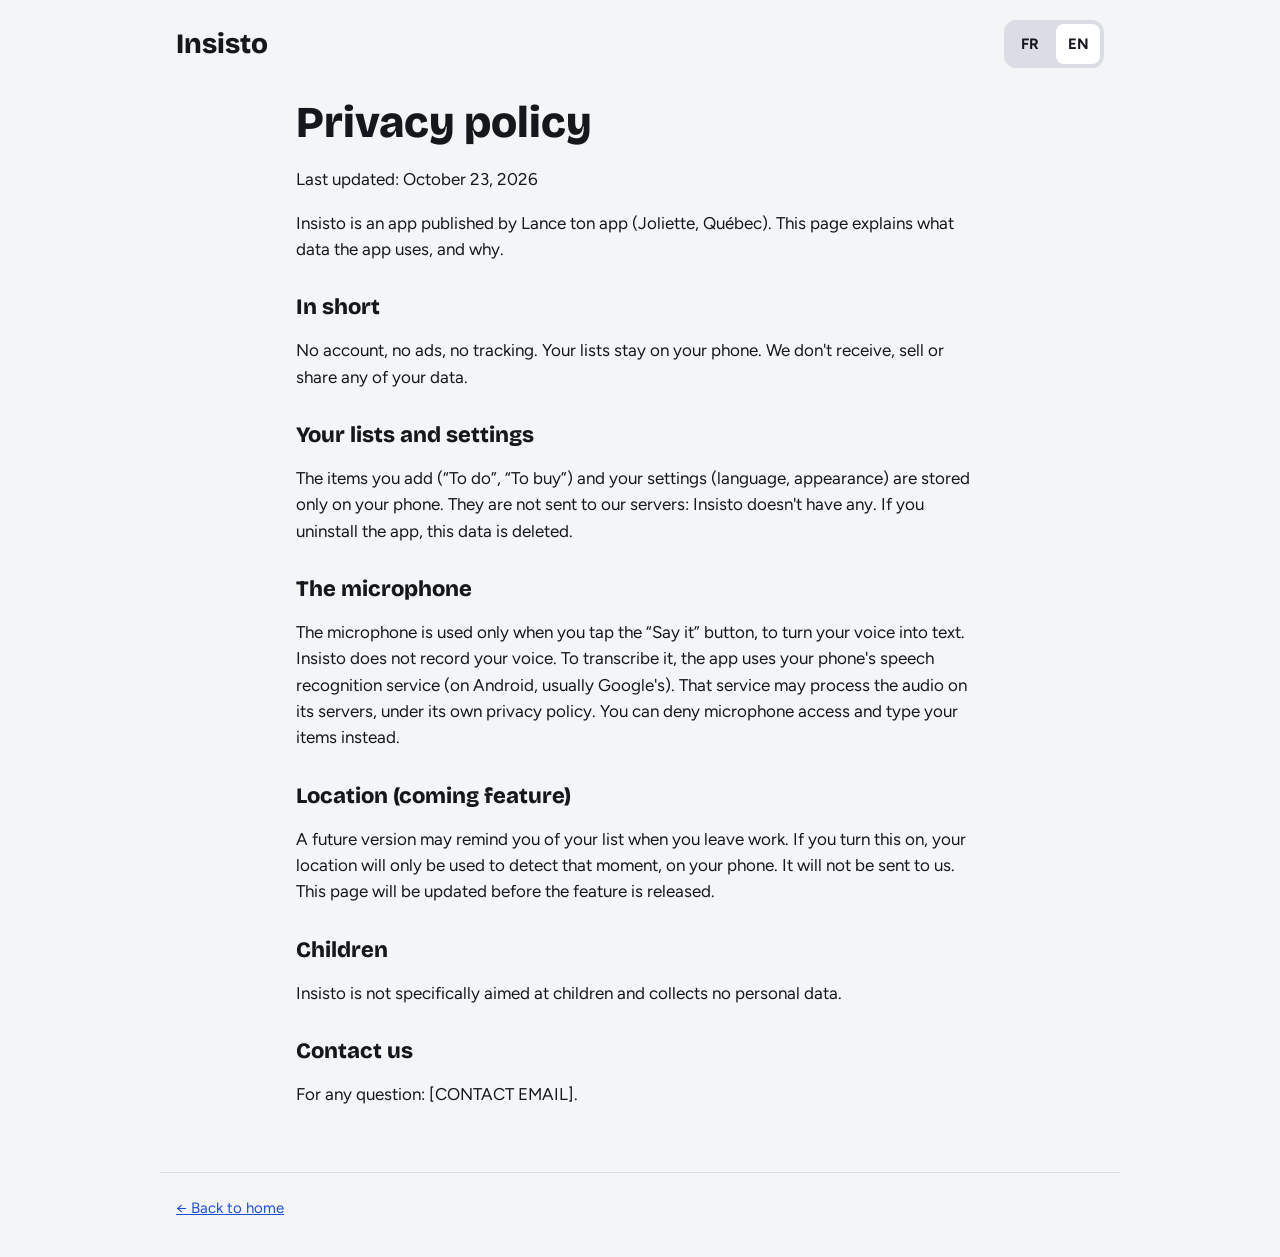
==== confidentialite.html @ 3b05ed9d "Site insisto.ca : accueil bilingue et politique de confidentialité Co-Authored-By: Claude Opus 5.5 <" ====
<!doctype html>
<html lang="fr">
<head>
<meta charset="utf-8">
<meta name="viewport" content="width=device-width, initial-scale=1">
<title>Insisto — Confidentialité / Privacy</title>
<link rel="preconnect" href="https://fonts.googleapis.com">
<link href="https://fonts.googleapis.com/css2?family=Bricolage+Grotesque:opsz,wght@12..96,800&family=Figtree:wght@400;600;700&display=swap" rel="stylesheet">
<link rel="stylesheet" href="style.css">
</head>
<body>
<header class="wrap top">
  <a class="logo" href="./">Insisto</a>
  <nav>
    <button class="lang" data-set="fr" aria-pressed="true">FR</button>
    <button class="lang" data-set="en" aria-pressed="false">EN</button>
  </nav>
</header>

<main class="wrap legal">
  <div lang="fr">
    <h1>Politique de confidentialité</h1>
    <p>Dernière mise à jour : 23 octobre 2026</p>
    <p>Insisto est une application publiée par Lance ton app (Joliette, Québec). Cette page explique quelles données l'application utilise, et pourquoi.</p>

    <h2>En bref</h2>
    <p>Pas de compte, pas de publicité, pas de suivi. Tes listes restent sur ton téléphone. Nous ne recevons, ne vendons et ne partageons aucune de tes données.</p>

    <h2>Tes listes et tes réglages</h2>
    <p>Les éléments que tu ajoutes (« À faire », « À acheter ») et tes réglages (langue, apparence) sont enregistrés seulement dans la mémoire de ton téléphone. Ils ne sont pas envoyés à nos serveurs : Insisto n'en a pas. Si tu désinstalles l'application, ces données sont effacées.</p>

    <h2>Le micro</h2>
    <p>Le micro sert uniquement quand tu appuies sur le bouton « Dis-le », pour transformer ta voix en texte. Insisto n'enregistre pas ta voix. Pour faire la transcription, l'application utilise le service de reconnaissance vocale de ton téléphone (sur Android, habituellement celui de Google). Ce service peut traiter l'audio sur ses serveurs, selon sa propre politique de confidentialité. Tu peux refuser l'accès au micro et écrire tes éléments à la main.</p>

    <h2>La localisation (fonction à venir)</h2>
    <p>Une prochaine version pourra te rappeler ta liste quand tu quittes le travail. Si tu actives cette fonction, ta position servira seulement à détecter ce moment, sur ton téléphone. Elle ne nous sera pas envoyée. Cette page sera mise à jour avant que la fonction soit offerte.</p>

    <h2>Enfants</h2>
    <p>Insisto ne s'adresse pas spécialement aux enfants et ne recueille aucune donnée personnelle.</p>

    <h2>Nous joindre</h2>
    <p>Pour toute question : [COURRIEL DE CONTACT].</p>
  </div>

  <div lang="en">
    <h1>Privacy policy</h1>
    <p>Last updated: October 23, 2026</p>
    <p>Insisto is an app published by Lance ton app (Joliette, Québec). This page explains what data the app uses, and why.</p>

    <h2>In short</h2>
    <p>No account, no ads, no tracking. Your lists stay on your phone. We don't receive, sell or share any of your data.</p>

    <h2>Your lists and settings</h2>
    <p>The items you add (“To do”, “To buy”) and your settings (language, appearance) are stored only on your phone. They are not sent to our servers: Insisto doesn't have any. If you uninstall the app, this data is deleted.</p>

    <h2>The microphone</h2>
    <p>The microphone is used only when you tap the “Say it” button, to turn your voice into text. Insisto does not record your voice. To transcribe it, the app uses your phone's speech recognition service (on Android, usually Google's). That service may process the audio on its servers, under its own privacy policy. You can deny microphone access and type your items instead.</p>

    <h2>Location (coming feature)</h2>
    <p>A future version may remind you of your list when you leave work. If you turn this on, your location will only be used to detect that moment, on your phone. It will not be sent to us. This page will be updated before the feature is released.</p>

    <h2>Children</h2>
    <p>Insisto is not specifically aimed at children and collects no personal data.</p>

    <h2>Contact us</h2>
    <p>For any question: [CONTACT EMAIL].</p>
  </div>
</main>

<footer class="wrap foot">
  <p><a href="./" data-fr="← Retour à l'accueil" data-en="← Back to home">← Retour à l'accueil</a></p>
</footer>

<script src="lang.js"></script>
</body>
</html>
---- style.css ----
:root {
  --bg: #F4F5F7; --card: #FFFFFF; --ink: #15171C; --muted: #5B6170; --line: #DADDE3;
  --accent: #C2410C; --blue: #1D4ED8;
}
@media (prefers-color-scheme: dark) {
  :root { --bg: #0F1115; --card: #1A1D23; --ink: #F2F3F5; --muted: #A3A9B5; --line: #2E323B; --accent: #FDBA8C; --blue: #A9C1FF; }
}
* { box-sizing: border-box; }
body { margin: 0; background: var(--bg); color: var(--ink); font: 17px/1.55 Figtree, system-ui, sans-serif; }
a { color: var(--blue); }
.wrap { max-width: 960px; margin: 0 auto; padding: 0 16px; }
.top { display: flex; justify-content: space-between; align-items: center; padding-top: 20px; }
.logo { font: 800 28px 'Bricolage Grotesque', sans-serif; color: var(--ink); text-decoration: none; }
nav { display: flex; gap: 4px; background: var(--line); padding: 4px; border-radius: 12px; }
.lang { min-width: 44px; min-height: 40px; border: 0; border-radius: 8px; background: transparent; color: var(--ink); font: 700 15px Figtree, sans-serif; cursor: pointer; }
.lang[aria-pressed="true"] { background: var(--card); }
.hero { padding: 64px 0 40px; }
h1 { font: 800 clamp(34px, 6vw, 60px)/1.05 'Bricolage Grotesque', sans-serif; margin: 0 0 20px; max-width: 16ch; }
.lead { font-size: clamp(18px, 2.4vw, 22px); color: var(--muted); max-width: 40ch; margin: 0 0 28px; }
.badge { display: inline-block; margin: 0; padding: 12px 20px; border-radius: 14px; background: var(--ink); color: var(--bg); font-weight: 700; }
.grid { display: grid; grid-template-columns: repeat(auto-fit, minmax(220px, 1fr)); gap: 16px; padding-bottom: 48px; }
.card { background: var(--card); border: 1px solid var(--line); border-radius: 18px; padding: 22px; }
.card h2 { font: 800 21px 'Bricolage Grotesque', sans-serif; margin: 0 0 8px; }
.card p { margin: 0; color: var(--muted); }
.foot { border-top: 1px solid var(--line); padding-top: 20px; padding-bottom: 32px; color: var(--muted); font-size: 15px; }
.foot p { margin: 4px 0; }
.legal { max-width: 720px; padding-top: 32px; padding-bottom: 48px; }
.legal h1 { font-size: clamp(30px, 5vw, 44px); max-width: none; }
.legal h2 { font: 800 22px 'Bricolage Grotesque', sans-serif; margin: 32px 0 8px; }
.legal [lang] { display: none; }
html[lang="fr"] .legal [lang="fr"], html[lang="en"] .legal [lang="en"] { display: block; }
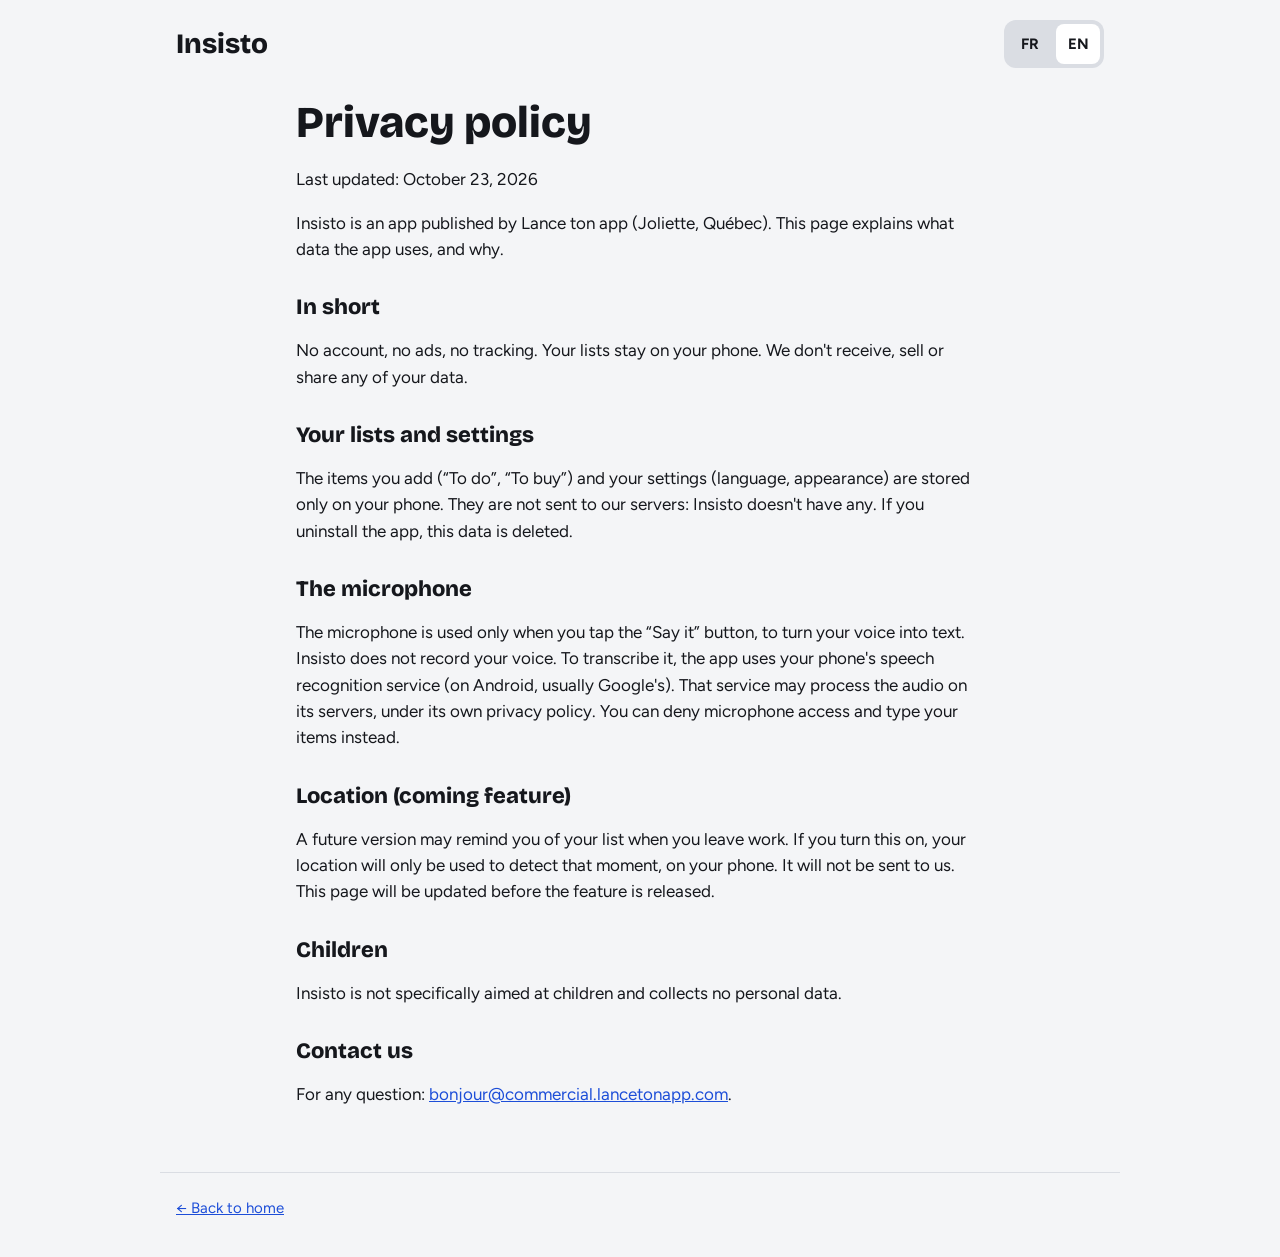
==== commit 719cab16: "Ajoute le courriel de contact Co-Authored-By: Claude Opus 5.5 <noreply@anthropic.com>" ====
--- a/confidentialite.html
+++ b/confidentialite.html
@@ -39,7 +39,7 @@
     <p>Insisto ne s'adresse pas spécialement aux enfants et ne recueille aucune donnée personnelle.</p>
 
     <h2>Nous joindre</h2>
-    <p>Pour toute question : [COURRIEL DE CONTACT].</p>
+    <p>Pour toute question : <a href="mailto:bonjour@commercial.lancetonapp.com">bonjour@commercial.lancetonapp.com</a>.</p>
   </div>
 
   <div lang="en">
@@ -63,7 +63,7 @@
     <p>Insisto is not specifically aimed at children and collects no personal data.</p>
 
     <h2>Contact us</h2>
-    <p>For any question: [CONTACT EMAIL].</p>
+    <p>For any question: <a href="mailto:bonjour@commercial.lancetonapp.com">bonjour@commercial.lancetonapp.com</a>.</p>
   </div>
 </main>
 
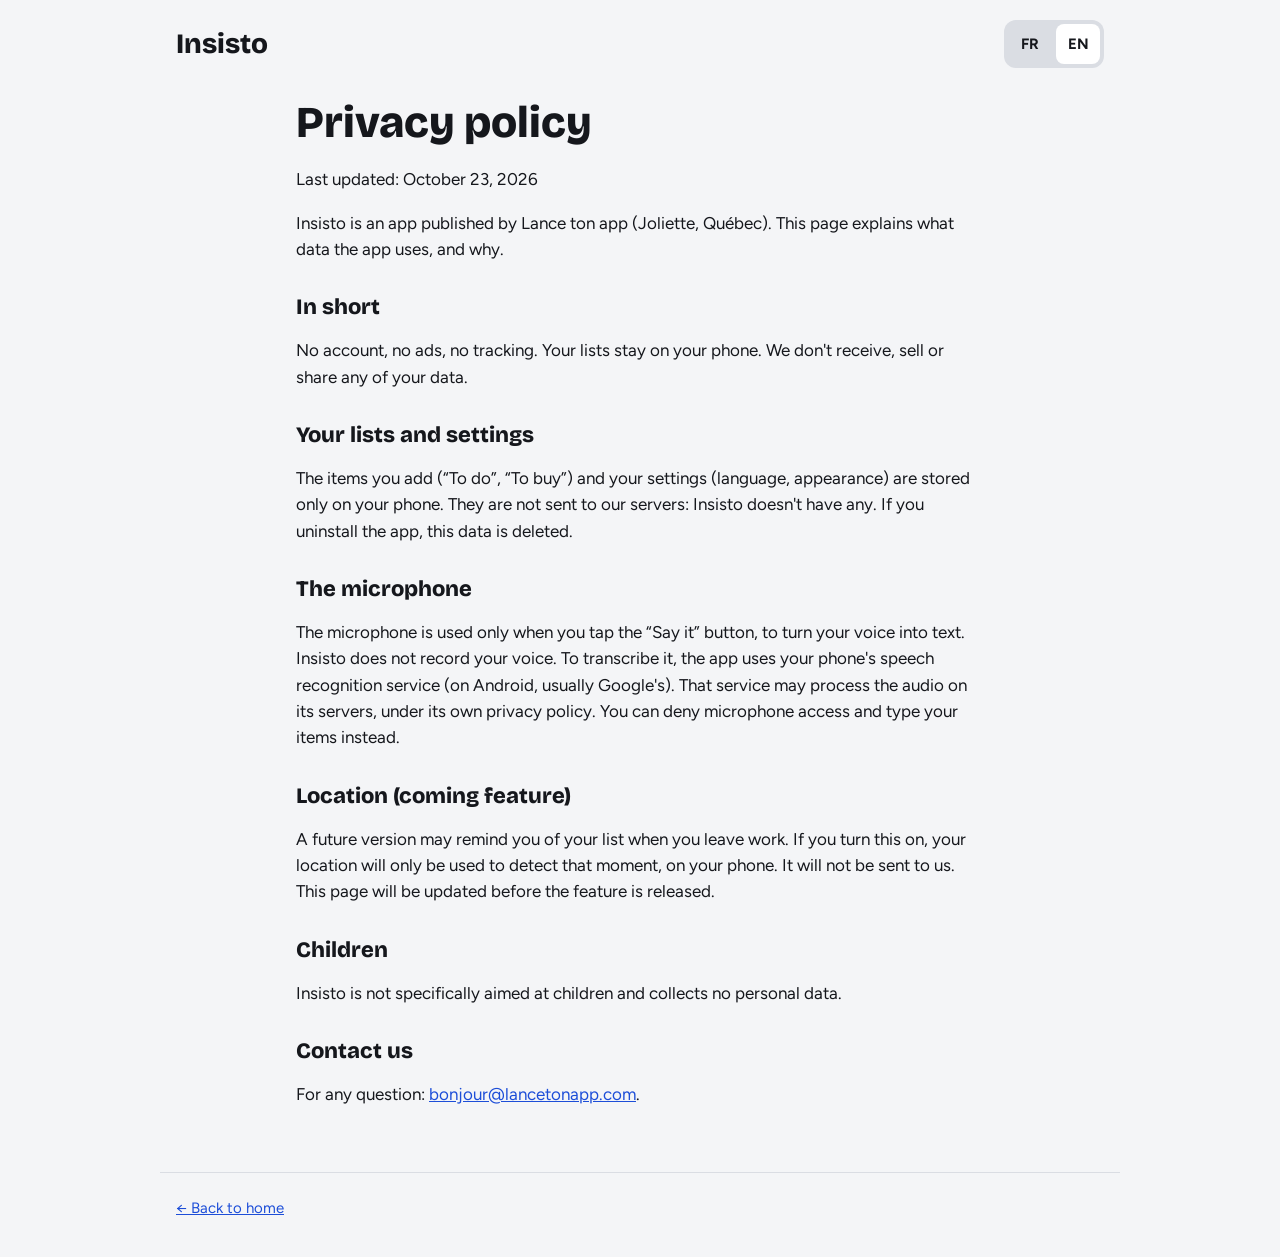
==== commit e1620b6c: "Corrige le courriel de contact Co-Authored-By: Claude Opus 5.5 <noreply@anthropic.com>" ====
--- a/confidentialite.html
+++ b/confidentialite.html
@@ -39,7 +39,7 @@
     <p>Insisto ne s'adresse pas spécialement aux enfants et ne recueille aucune donnée personnelle.</p>
 
     <h2>Nous joindre</h2>
-    <p>Pour toute question : <a href="mailto:bonjour@commercial.lancetonapp.com">bonjour@commercial.lancetonapp.com</a>.</p>
+    <p>Pour toute question : <a href="mailto:bonjour@lancetonapp.com">bonjour@lancetonapp.com</a>.</p>
   </div>
 
   <div lang="en">
@@ -63,7 +63,7 @@
     <p>Insisto is not specifically aimed at children and collects no personal data.</p>
 
     <h2>Contact us</h2>
-    <p>For any question: <a href="mailto:bonjour@commercial.lancetonapp.com">bonjour@commercial.lancetonapp.com</a>.</p>
+    <p>For any question: <a href="mailto:bonjour@lancetonapp.com">bonjour@lancetonapp.com</a>.</p>
   </div>
 </main>
 
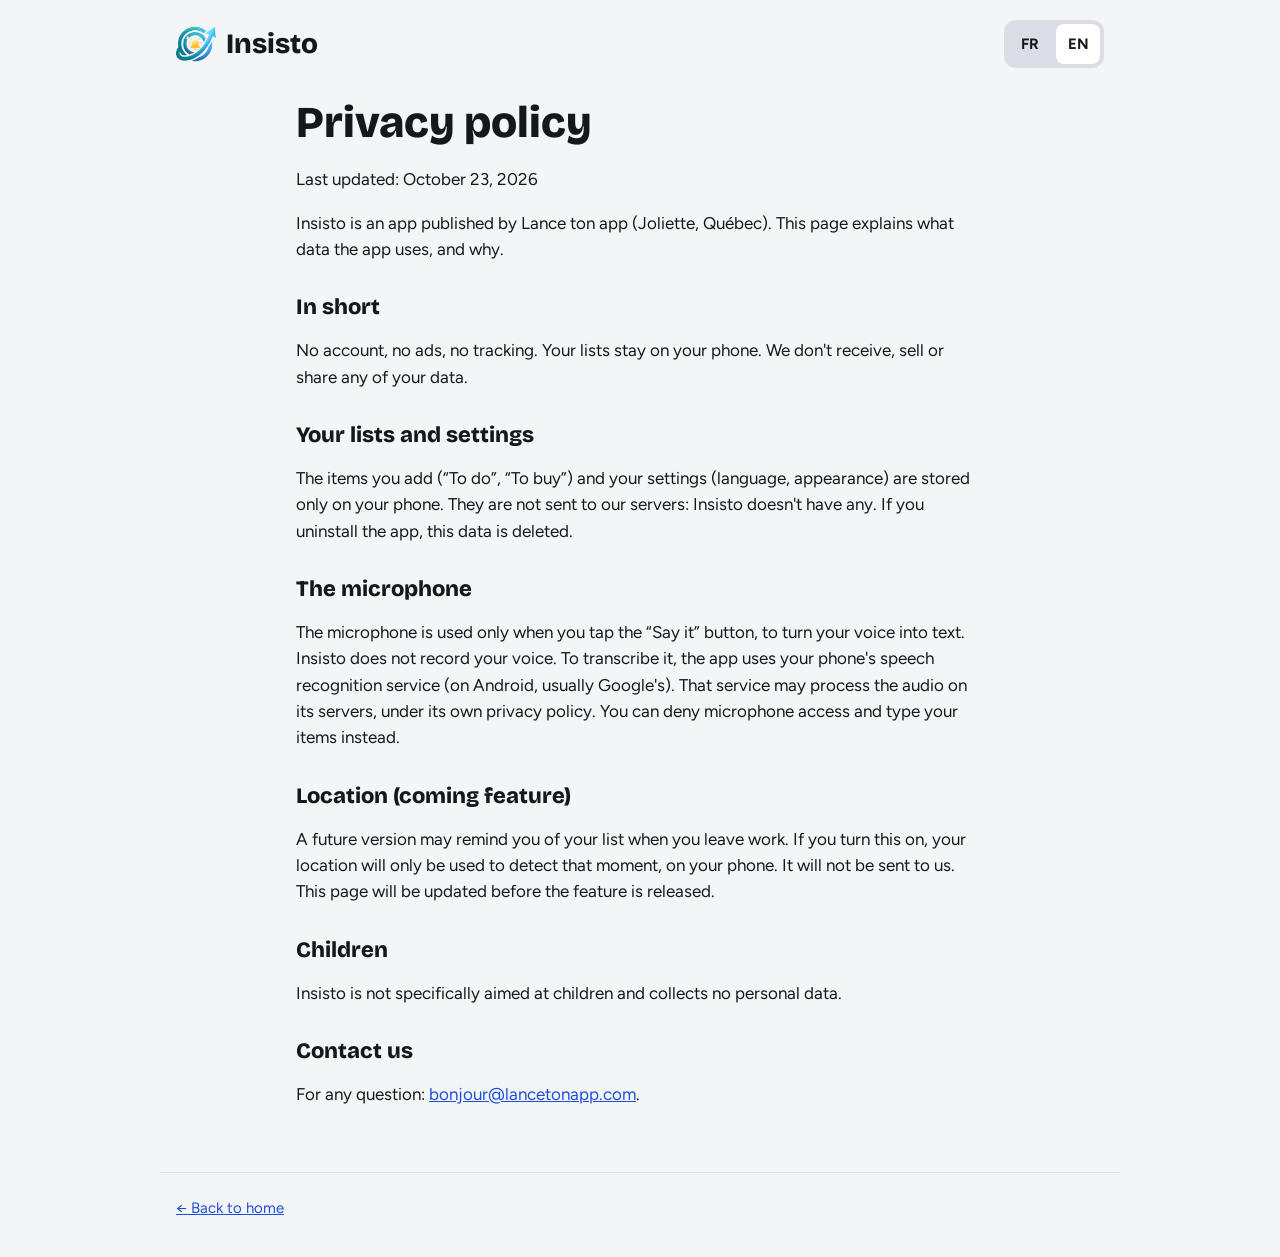
==== commit b67ae52b: "Ajoute le logo Insisto et le favicon Co-Authored-By: Claude Opus 5.5 <noreply@anthropic.com>" ====
--- a/confidentialite.html
+++ b/confidentialite.html
@@ -7,10 +7,11 @@
 <link rel="preconnect" href="https://fonts.googleapis.com">
 <link href="https://fonts.googleapis.com/css2?family=Bricolage+Grotesque:opsz,wght@12..96,800&family=Figtree:wght@400;600;700&display=swap" rel="stylesheet">
 <link rel="stylesheet" href="style.css">
+<link rel="icon" href="favicon.png">
 </head>
 <body>
 <header class="wrap top">
-  <a class="logo" href="./">Insisto</a>
+  <a class="logo" href="./"><img src="logo.png" alt="" width="40" height="40">Insisto</a>
   <nav>
     <button class="lang" data-set="fr" aria-pressed="true">FR</button>
     <button class="lang" data-set="en" aria-pressed="false">EN</button>
--- a/style.css
+++ b/style.css
@@ -29,3 +29,4 @@
 .legal h2 { font: 800 22px 'Bricolage Grotesque', sans-serif; margin: 32px 0 8px; }
 .legal [lang] { display: none; }
 html[lang="fr"] .legal [lang="fr"], html[lang="en"] .legal [lang="en"] { display: block; }
+.logo { display: flex; align-items: center; gap: 10px; }
